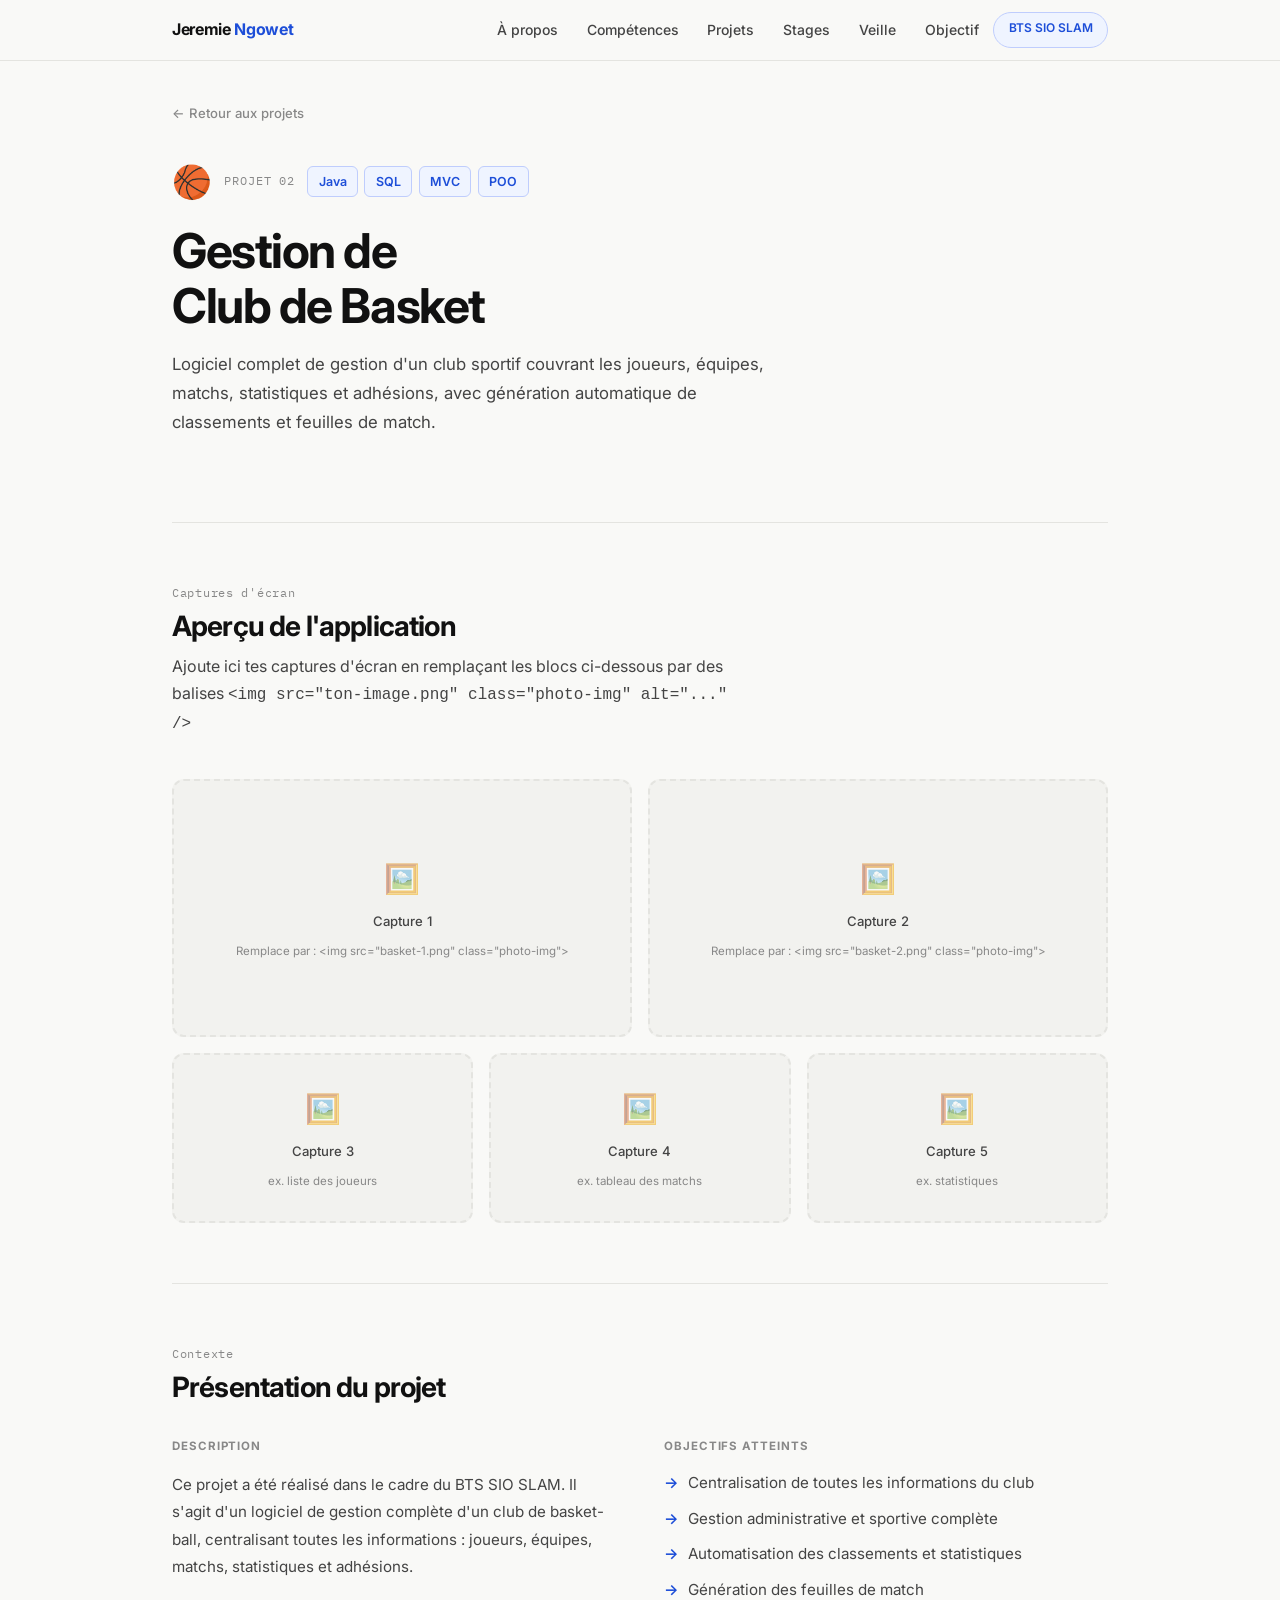
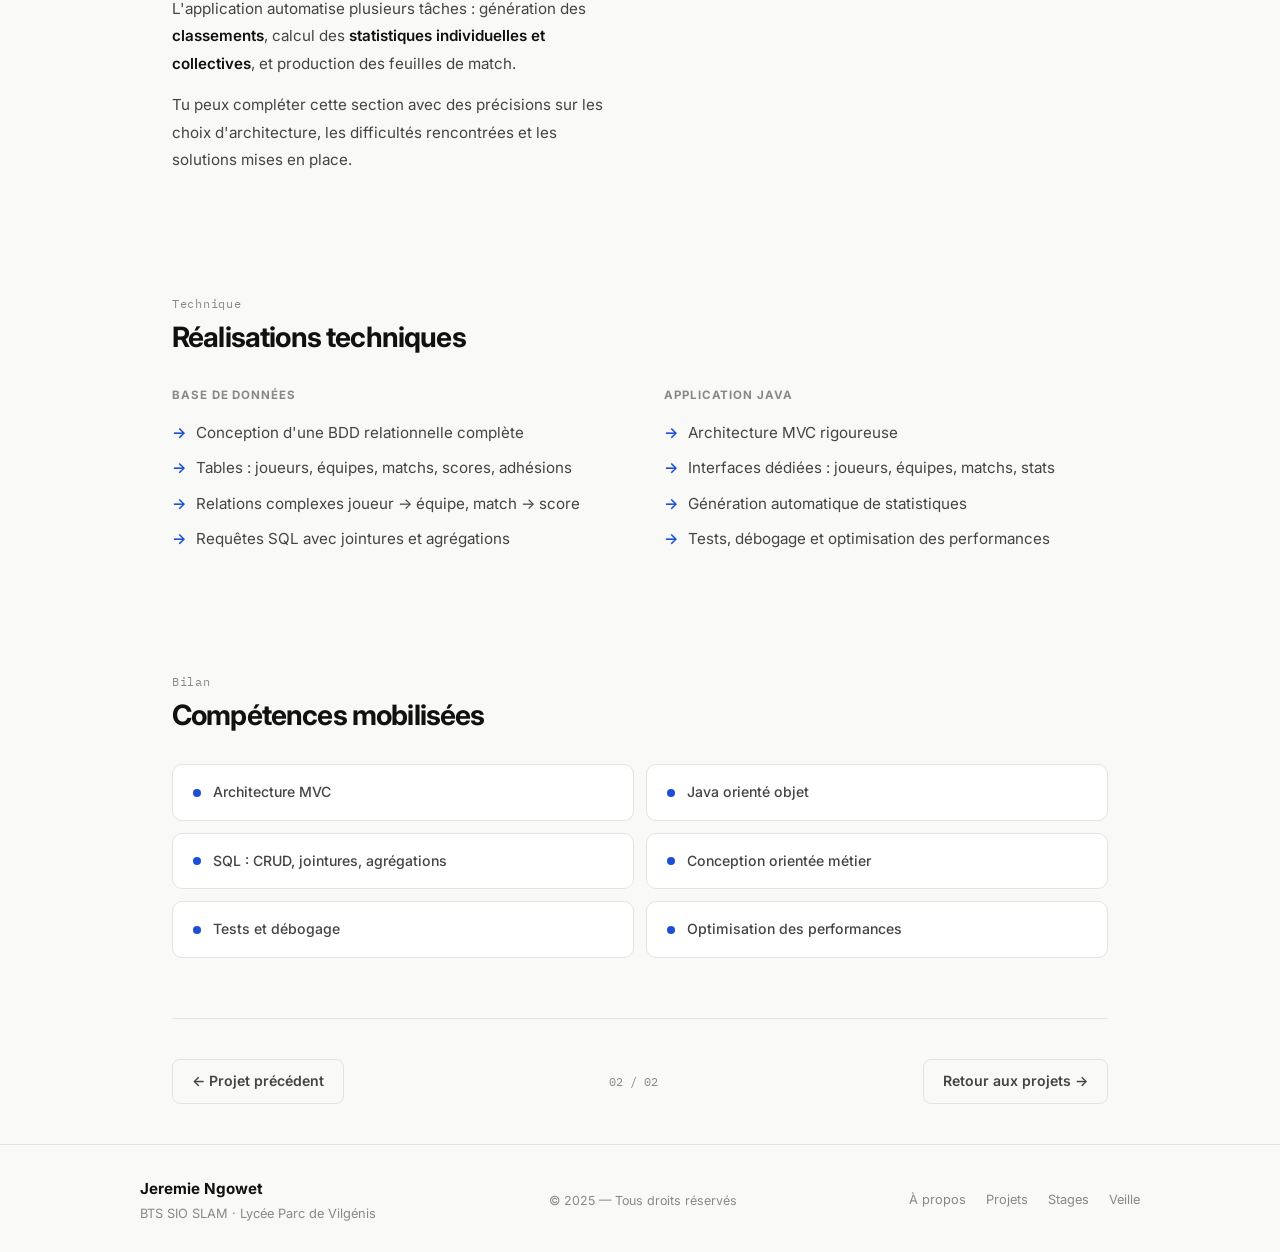
==== projet-basket.html @ 1045f2b7 "Add files via upload" ====
<!DOCTYPE html>
<html lang="fr">
<head>
  <meta charset="UTF-8" />
  <meta name="viewport" content="width=device-width, initial-scale=1.0" />
  <title>Projet Basket — Jeremie Ngowet</title>
  <link href="https://fonts.googleapis.com/css2?family=Inter:wght@400;500;600;700&family=IBM+Plex+Mono:wght@400;500&display=swap" rel="stylesheet" />
  <link rel="stylesheet" href="style.css" />
  <style>
    /* ── STYLES SPÉCIFIQUES PAGE PROJET ── */
    .project-page-hero {
      padding: 100px 0 60px;
      border-bottom: 1px solid var(--border);
    }

    .back-link {
      display: inline-flex;
      align-items: center;
      gap: 0.4rem;
      font-size: 0.82rem;
      font-weight: 500;
      color: var(--text3);
      text-decoration: none;
      margin-bottom: 2rem;
      transition: color 0.15s;
    }

    .back-link:hover { color: var(--accent); }

    .project-hero-meta {
      display: flex;
      align-items: center;
      gap: 0.75rem;
      margin-bottom: 1rem;
    }

    .project-hero-icon { font-size: 2rem; }

    .project-hero-ref {
      font-family: 'IBM Plex Mono', monospace;
      font-size: 0.72rem;
      color: var(--text3);
      letter-spacing: 0.08em;
    }

    .project-hero-title {
      font-size: clamp(1.8rem, 4vw, 3rem);
      font-weight: 700;
      letter-spacing: -0.03em;
      line-height: 1.15;
      margin-bottom: 1rem;
    }

    .project-hero-summary {
      font-size: 1.05rem;
      color: var(--text2);
      line-height: 1.75;
      max-width: 620px;
      margin-bottom: 1.5rem;
    }

    /* ── GALERIE PHOTOS ── */
    .photo-section { padding: 60px 0; border-bottom: 1px solid var(--border); }

    .photo-grid {
      display: grid;
      grid-template-columns: repeat(2, 1fr);
      gap: 1rem;
      margin-top: 2rem;
    }

    .photo-grid.grid-1 { grid-template-columns: 1fr; }
    .photo-grid.grid-3 { grid-template-columns: repeat(3, 1fr); }

    .photo-slot {
      background: var(--surface2);
      border: 2px dashed var(--border);
      border-radius: 12px;
      aspect-ratio: 16/9;
      display: flex;
      flex-direction: column;
      align-items: center;
      justify-content: center;
      gap: 0.6rem;
      color: var(--text3);
      font-size: 0.82rem;
      text-align: center;
      padding: 1.5rem;
      transition: border-color 0.2s, background 0.2s;
    }

    .photo-slot:hover { border-color: var(--accent-bd); background: var(--accent-bg); }
    .photo-slot-icon { font-size: 1.8rem; opacity: 0.5; }
    .photo-slot-label { font-weight: 500; color: var(--text2); }
    .photo-slot-hint { font-size: 0.72rem; color: var(--text3); }

    .photo-img {
      border-radius: 12px;
      width: 100%;
      aspect-ratio: 16/9;
      object-fit: cover;
      border: 1px solid var(--border);
    }

    /* ── CONTENU DÉTAILLÉ ── */
    .detail-section { padding: 60px 0; border-bottom: 1px solid var(--border); }
    .detail-section:last-of-type { border-bottom: none; }

    .detail-grid {
      display: grid;
      grid-template-columns: 1fr 1fr;
      gap: 3rem;
      margin-top: 2rem;
    }

    .detail-block-title {
      font-size: 0.72rem;
      font-weight: 700;
      text-transform: uppercase;
      letter-spacing: 0.08em;
      color: var(--text3);
      margin-bottom: 1rem;
    }

    .detail-list {
      list-style: none;
      display: flex;
      flex-direction: column;
      gap: 0.7rem;
    }

    .detail-list li {
      font-size: 0.95rem;
      color: var(--text2);
      line-height: 1.6;
      display: flex;
      align-items: flex-start;
      gap: 0.6rem;
    }

    .detail-list li::before {
      content: '→';
      color: var(--accent);
      flex-shrink: 0;
      font-weight: 600;
    }

    .detail-text {
      font-size: 0.95rem;
      color: var(--text2);
      line-height: 1.8;
    }

    .detail-text p { margin-bottom: 0.9rem; }
    .detail-text p:last-child { margin-bottom: 0; }
    .detail-text strong { color: var(--text); font-weight: 600; }

    /* ── COMPÉTENCES BADGES ── */
    .competences-grid {
      display: grid;
      grid-template-columns: repeat(2, 1fr);
      gap: 0.75rem;
      margin-top: 2rem;
    }

    .competence-item {
      background: var(--surface);
      border: 1px solid var(--border);
      border-radius: 10px;
      padding: 1rem 1.25rem;
      display: flex;
      align-items: center;
      gap: 0.75rem;
    }

    .competence-dot {
      width: 8px; height: 8px;
      background: var(--accent);
      border-radius: 50%;
      flex-shrink: 0;
    }

    .competence-label {
      font-size: 0.88rem;
      font-weight: 500;
      color: var(--text2);
    }

    /* ── NAVIGATION ENTRE PROJETS ── */
    .project-nav {
      display: flex;
      justify-content: space-between;
      align-items: center;
      padding: 2.5rem 0;
      border-top: 1px solid var(--border);
      gap: 1rem;
    }

    .project-nav-link {
      display: flex;
      align-items: center;
      gap: 0.6rem;
      font-size: 0.88rem;
      font-weight: 600;
      color: var(--text2);
      text-decoration: none;
      padding: 0.65rem 1.2rem;
      border: 1px solid var(--border);
      border-radius: 8px;
      transition: all 0.15s;
    }

    .project-nav-link:hover {
      color: var(--accent);
      border-color: var(--accent-bd);
      background: var(--accent-bg);
    }

    .project-nav-center {
      font-size: 0.78rem;
      color: var(--text3);
      font-family: 'IBM Plex Mono', monospace;
    }

    @media (max-width: 700px) {
      .photo-grid, .photo-grid.grid-3 { grid-template-columns: 1fr; }
      .detail-grid { grid-template-columns: 1fr; gap: 2rem; }
      .competences-grid { grid-template-columns: 1fr; }
    }
  </style>
</head>
<body>

  <!-- NAV -->
  <nav>
    <div class="nav-inner">
      <div class="nav-logo">Jeremie <span>Ngowet</span></div>
      <div class="nav-links">
        <a href="index.html#about">À propos</a>
        <a href="index.html#skills">Compétences</a>
        <a href="index.html#projects">Projets</a>
        <a href="index.html#stages">Stages</a>
        <a href="index.html#veille">Veille</a>
        <a href="index.html#objectif">Objectif</a>
        <span class="nav-pill">BTS SIO SLAM</span>
      </div>
    </div>
  </nav>

  <!-- HERO PROJET -->
  <div class="page">
    <div class="project-page-hero">
      <a href="index.html#projects" class="back-link">← Retour aux projets</a>

      <div class="project-hero-meta">
        <span class="project-hero-icon">🏀</span>
        <span class="project-hero-ref">PROJET 02</span>
        <div class="tech-row">
          <span class="tech-badge">Java</span>
          <span class="tech-badge">SQL</span>
          <span class="tech-badge">MVC</span>
          <span class="tech-badge">POO</span>
        </div>
      </div>

      <h1 class="project-hero-title">Gestion de<br/>Club de Basket</h1>

      <p class="project-hero-summary">
        Logiciel complet de gestion d'un club sportif couvrant les joueurs, équipes,
        matchs, statistiques et adhésions, avec génération automatique de classements
        et feuilles de match.
      </p>
    </div>
  </div>

  <!-- GALERIE PHOTOS -->
  <div class="page">
    <div class="photo-section">
      <div class="section-eyebrow">Captures d'écran</div>
      <h2 class="section-title">Aperçu de l'application</h2>
      <p class="section-lead">
        Ajoute ici tes captures d'écran en remplaçant les blocs ci-dessous par des balises
        <code>&lt;img src="ton-image.png" class="photo-img" alt="..." /&gt;</code>
      </p>

      <div class="photo-grid">
        <div class="photo-slot">
          <div class="photo-slot-icon">🖼️</div>
          <div class="photo-slot-label">Capture 1</div>
          <div class="photo-slot-hint">Remplace par : &lt;img src="basket-1.png" class="photo-img"&gt;</div>
        </div>
        <div class="photo-slot">
          <div class="photo-slot-icon">🖼️</div>
          <div class="photo-slot-label">Capture 2</div>
          <div class="photo-slot-hint">Remplace par : &lt;img src="basket-2.png" class="photo-img"&gt;</div>
        </div>
      </div>

      <div class="photo-grid grid-3" style="margin-top: 1rem;">
        <div class="photo-slot">
          <div class="photo-slot-icon">🖼️</div>
          <div class="photo-slot-label">Capture 3</div>
          <div class="photo-slot-hint">ex. liste des joueurs</div>
        </div>
        <div class="photo-slot">
          <div class="photo-slot-icon">🖼️</div>
          <div class="photo-slot-label">Capture 4</div>
          <div class="photo-slot-hint">ex. tableau des matchs</div>
        </div>
        <div class="photo-slot">
          <div class="photo-slot-icon">🖼️</div>
          <div class="photo-slot-label">Capture 5</div>
          <div class="photo-slot-hint">ex. statistiques</div>
        </div>
      </div>
    </div>
  </div>

  <!-- PRÉSENTATION DU PROJET -->
  <div class="page">
    <div class="detail-section">
      <div class="section-eyebrow">Contexte</div>
      <h2 class="section-title">Présentation du projet</h2>

      <div class="detail-grid">
        <div>
          <div class="detail-block-title">Description</div>
          <div class="detail-text">
            <p>
              Ce projet a été réalisé dans le cadre du BTS SIO SLAM. Il s'agit d'un
              logiciel de gestion complète d'un club de basket-ball, centralisant toutes
              les informations : joueurs, équipes, matchs, statistiques et adhésions.
            </p>
            <p>
              L'application automatise plusieurs tâches : génération des <strong>classements</strong>,
              calcul des <strong>statistiques individuelles et collectives</strong>, et
              production des feuilles de match.
            </p>
            <p>
              <!-- Complète ici avec tes détails spécifiques : IDE utilisé, durée du projet,
                   difficultés rencontrées, solutions apportées, etc. -->
              Tu peux compléter cette section avec des précisions sur les choix
              d'architecture, les difficultés rencontrées et les solutions mises en place.
            </p>
          </div>
        </div>
        <div>
          <div class="detail-block-title">Objectifs atteints</div>
          <ul class="detail-list">
            <li>Centralisation de toutes les informations du club</li>
            <li>Gestion administrative et sportive complète</li>
            <li>Automatisation des classements et statistiques</li>
            <li>Génération des feuilles de match</li>
          </ul>
        </div>
      </div>
    </div>
  </div>

  <!-- RÉALISATIONS TECHNIQUES -->
  <div class="page">
    <div class="detail-section">
      <div class="section-eyebrow">Technique</div>
      <h2 class="section-title">Réalisations techniques</h2>

      <div class="detail-grid">
        <div>
          <div class="detail-block-title">Base de données</div>
          <ul class="detail-list">
            <li>Conception d'une BDD relationnelle complète</li>
            <li>Tables : joueurs, équipes, matchs, scores, adhésions</li>
            <li>Relations complexes joueur → équipe, match → score</li>
            <li>Requêtes SQL avec jointures et agrégations</li>
          </ul>
        </div>
        <div>
          <div class="detail-block-title">Application Java</div>
          <ul class="detail-list">
            <li>Architecture MVC rigoureuse</li>
            <li>Interfaces dédiées : joueurs, équipes, matchs, stats</li>
            <li>Génération automatique de statistiques</li>
            <li>Tests, débogage et optimisation des performances</li>
          </ul>
        </div>
      </div>
    </div>
  </div>

  <!-- COMPÉTENCES MOBILISÉES -->
  <div class="page">
    <div class="detail-section">
      <div class="section-eyebrow">Bilan</div>
      <h2 class="section-title">Compétences mobilisées</h2>

      <div class="competences-grid">
        <div class="competence-item">
          <div class="competence-dot"></div>
          <div class="competence-label">Architecture MVC</div>
        </div>
        <div class="competence-item">
          <div class="competence-dot"></div>
          <div class="competence-label">Java orienté objet</div>
        </div>
        <div class="competence-item">
          <div class="competence-dot"></div>
          <div class="competence-label">SQL : CRUD, jointures, agrégations</div>
        </div>
        <div class="competence-item">
          <div class="competence-dot"></div>
          <div class="competence-label">Conception orientée métier</div>
        </div>
        <div class="competence-item">
          <div class="competence-dot"></div>
          <div class="competence-label">Tests et débogage</div>
        </div>
        <div class="competence-item">
          <div class="competence-dot"></div>
          <div class="competence-label">Optimisation des performances</div>
        </div>
      </div>
    </div>
  </div>

  <!-- NAVIGATION ENTRE PROJETS -->
  <div class="page">
    <div class="project-nav">
      <a href="projet-resa.html" class="project-nav-link">← Projet précédent</a>
      <span class="project-nav-center">02 / 02</span>
      <a href="index.html#projects" class="project-nav-link">Retour aux projets →</a>
    </div>
  </div>

  <!-- FOOTER -->
  <footer>
    <div class="footer-inner">
      <div class="footer-id">
        <div class="footer-name">Jeremie Ngowet</div>
        <div class="footer-sub">BTS SIO SLAM · Lycée Parc de Vilgénis</div>
      </div>
      <div class="footer-copy">© 2025 — Tous droits réservés</div>
      <div class="footer-nav">
        <a href="index.html#about">À propos</a>
        <a href="index.html#projects">Projets</a>
        <a href="index.html#stages">Stages</a>
        <a href="index.html#veille">Veille</a>
      </div>
    </div>
  </footer>

  <script>
    const els = document.querySelectorAll('.reveal');
    const obs = new IntersectionObserver(entries => {
      entries.forEach((e, i) => {
        if (e.isIntersecting) {
          setTimeout(() => e.target.classList.add('visible'), i * 70);
          obs.unobserve(e.target);
        }
      });
    }, { threshold: 0.08 });
    els.forEach(el => obs.observe(el));
  </script>

</body>
</html>
---- style.css ----
/* ============================================
   PORTFOLIO — Jeremie Ngowet
   style.css
   ============================================ */

/* ── RESET & VARIABLES ── */
*, *::before, *::after {
  box-sizing: border-box;
  margin: 0;
  padding: 0;
}

:root {
  --bg:        #f9f9f7;
  --surface:   #ffffff;
  --surface2:  #f2f2ef;
  --border:    #e4e4e0;
  --accent:    #1d4ed8;
  --accent-bg: #eff4ff;
  --accent-bd: #bfcdfd;
  --text:      #111111;
  --text2:     #444444;
  --text3:     #888888;
  --green-bg:  #f0fdf4;
  --green-bd:  #bbf7d0;
  --green-tx:  #15803d;
}

/* ── BASE ── */
html {
  scroll-behavior: smooth;
  font-size: 16px;
}

body {
  background: var(--bg);
  color: var(--text);
  font-family: 'Inter', sans-serif;
  line-height: 1.6;
  -webkit-font-smoothing: antialiased;
}

/* ── NAV ── */
nav {
  position: fixed;
  top: 0; left: 0; right: 0;
  z-index: 200;
  background: rgba(249, 249, 247, 0.95);
  backdrop-filter: blur(16px);
  border-bottom: 1px solid var(--border);
}

.nav-inner {
  max-width: 1000px;
  margin: 0 auto;
  display: flex;
  align-items: center;
  justify-content: space-between;
  padding: 0 2rem;
  height: 60px;
}

.nav-logo {
  font-size: 1rem;
  font-weight: 700;
  letter-spacing: -0.02em;
}

.nav-logo span {
  color: var(--accent);
}

.nav-links {
  display: flex;
  gap: 0;
}

.nav-links a {
  font-size: 0.875rem;
  font-weight: 500;
  color: var(--text2);
  text-decoration: none;
  padding: 0.4rem 0.9rem;
  border-radius: 6px;
  transition: background 0.15s, color 0.15s;
}

.nav-links a:hover {
  background: var(--surface2);
  color: var(--text);
}

.nav-pill {
  font-size: 0.75rem;
  font-weight: 600;
  background: var(--accent-bg);
  color: var(--accent);
  border: 1px solid var(--accent-bd);
  border-radius: 100px;
  padding: 0.3rem 0.9rem;
}

/* ── LAYOUT ── */
.page {
  max-width: 1000px;
  margin: 0 auto;
  padding: 0 2rem;
}

/* ── HERO ── */
.hero {
  padding: 120px 0 80px;
  border-bottom: 1px solid var(--border);
}

.hero-label {
  display: inline-flex;
  align-items: center;
  gap: 0.5rem;
  font-family: 'IBM Plex Mono', monospace;
  font-size: 0.8rem;
  color: var(--text3);
  margin-bottom: 1.5rem;
}

.hero-label::before {
  content: '';
  width: 24px;
  height: 1px;
  background: var(--text3);
}

.hero h1 {
  font-size: clamp(2.5rem, 5vw, 4rem);
  font-weight: 700;
  letter-spacing: -0.04em;
  line-height: 1.1;
  margin-bottom: 1.5rem;
}

.hero h1 em {
  font-style: normal;
  color: var(--accent);
}

.hero-desc {
  font-size: 1.1rem;
  color: var(--text2);
  line-height: 1.75;
  max-width: 560px;
  margin-bottom: 2.5rem;
}

.hero-actions {
  display: flex;
  gap: 0.75rem;
  flex-wrap: wrap;
  margin-bottom: 3.5rem;
}

/* ── BOUTONS ── */
.btn {
  display: inline-flex;
  align-items: center;
  padding: 0.65rem 1.4rem;
  font-size: 0.9rem;
  font-weight: 600;
  border-radius: 8px;
  text-decoration: none;
  transition: all 0.15s;
}

.btn-dark {
  background: var(--text);
  color: #fff;
}

.btn-dark:hover {
  background: #333;
  transform: translateY(-1px);
}

.btn-outline {
  border: 1.5px solid var(--border);
  color: var(--text2);
}

.btn-outline:hover {
  border-color: var(--text2);
  color: var(--text);
}

/* ── KPI HERO ── */
.hero-kpis {
  display: flex;
  gap: 2.5rem;
}

.kpi-num {
  font-size: 1.75rem;
  font-weight: 700;
  letter-spacing: -0.03em;
  line-height: 1;
}

.kpi-label {
  font-size: 0.8rem;
  color: var(--text3);
  margin-top: 0.3rem;
}

/* ── SECTIONS ── */
.section {
  padding: 72px 0;
  border-bottom: 1px solid var(--border);
}

.section:last-of-type {
  border-bottom: none;
}

.section-eyebrow {
  font-family: 'IBM Plex Mono', monospace;
  font-size: 0.75rem;
  color: var(--text3);
  letter-spacing: 0.06em;
  margin-bottom: 0.5rem;
}

.section-title {
  font-size: 1.75rem;
  font-weight: 700;
  letter-spacing: -0.03em;
  line-height: 1.2;
  margin-bottom: 0.6rem;
}

.section-lead {
  font-size: 1rem;
  color: var(--text2);
  line-height: 1.7;
  max-width: 560px;
  margin-bottom: 2.5rem;
}

/* ── À PROPOS ── */
.about-grid {
  display: grid;
  grid-template-columns: 1fr 360px;
  gap: 4rem;
  align-items: start;
}

.about-body p {
  font-size: 1rem;
  color: var(--text2);
  line-height: 1.8;
  margin-bottom: 1rem;
}

.about-body p:last-child {
  margin-bottom: 0;
}

.about-body strong {
  color: var(--text);
  font-weight: 600;
}

.info-stack {
  display: flex;
  flex-direction: column;
  gap: 0.75rem;
}

.info-card {
  background: var(--surface);
  border: 1px solid var(--border);
  border-radius: 10px;
  padding: 1rem 1.25rem;
}

.info-card-label {
  font-size: 0.72rem;
  font-weight: 600;
  color: var(--text3);
  text-transform: uppercase;
  letter-spacing: 0.07em;
  margin-bottom: 0.3rem;
}

.info-card-val {
  font-size: 0.95rem;
  font-weight: 600;
  color: var(--text);
}

/* ── COMPÉTENCES ── */
.skills-grid {
  display: grid;
  grid-template-columns: repeat(3, 1fr);
  gap: 1.25rem;
}

.skill-card {
  background: var(--surface);
  border: 1px solid var(--border);
  border-radius: 12px;
  padding: 1.5rem;
  transition: box-shadow 0.2s, border-color 0.2s;
}

.skill-card:hover {
  border-color: #c5c5c0;
  box-shadow: 0 4px 16px rgba(0, 0, 0, 0.06);
}

.skill-card-head {
  display: flex;
  align-items: center;
  gap: 0.75rem;
  margin-bottom: 1.1rem;
}

.skill-emoji {
  width: 36px;
  height: 36px;
  background: var(--surface2);
  border: 1px solid var(--border);
  border-radius: 8px;
  display: flex;
  align-items: center;
  justify-content: center;
  font-size: 1.1rem;
}

.skill-card-title {
  font-size: 0.95rem;
  font-weight: 700;
}

/* ── TAGS ── */
.tag-cloud {
  display: flex;
  flex-wrap: wrap;
  gap: 0.4rem;
}

.tag {
  background: var(--surface2);
  border: 1px solid var(--border);
  border-radius: 6px;
  padding: 0.3rem 0.65rem;
  font-size: 0.8rem;
  font-weight: 500;
  color: var(--text2);
  transition: all 0.15s;
}

.tag:hover {
  background: var(--accent-bg);
  color: var(--accent);
  border-color: var(--accent-bd);
}

/* ── PROJETS ── */
.projects-stack {
  display: flex;
  flex-direction: column;
  gap: 1.5rem;
}

.project-card {
  background: var(--surface);
  border: 1px solid var(--border);
  border-radius: 14px;
  overflow: hidden;
  transition: box-shadow 0.2s, border-color 0.2s;
}

.project-card:hover {
  border-color: #c5c5c0;
  box-shadow: 0 6px 24px rgba(0, 0, 0, 0.07);
}

.project-top {
  padding: 1.75rem 2rem;
  border-bottom: 1px solid var(--border);
  display: grid;
  grid-template-columns: 1fr auto;
  gap: 1.5rem;
  align-items: start;
}

.project-badge-row {
  display: flex;
  align-items: center;
  gap: 0.75rem;
  margin-bottom: 0.6rem;
}

.project-icon {
  font-size: 1.3rem;
}

.project-ref {
  font-family: 'IBM Plex Mono', monospace;
  font-size: 0.7rem;
  color: var(--text3);
  letter-spacing: 0.06em;
}

.project-name {
  font-size: 1.2rem;
  font-weight: 700;
  letter-spacing: -0.02em;
  margin-bottom: 0.5rem;
}

.project-desc {
  font-size: 0.93rem;
  color: var(--text2);
  line-height: 1.65;
}

.tech-row {
  display: flex;
  flex-wrap: wrap;
  gap: 0.4rem;
}

.tech-badge {
  background: var(--accent-bg);
  color: var(--accent);
  border: 1px solid var(--accent-bd);
  border-radius: 6px;
  padding: 0.3rem 0.65rem;
  font-size: 0.78rem;
  font-weight: 600;
  white-space: nowrap;
}

.project-cols {
  display: grid;
  grid-template-columns: repeat(3, 1fr);
}

.project-col {
  padding: 1.4rem 1.75rem;
  border-right: 1px solid var(--border);
}

.project-col:last-child {
  border-right: none;
}

.col-heading {
  font-size: 0.72rem;
  font-weight: 700;
  text-transform: uppercase;
  letter-spacing: 0.08em;
  color: var(--text3);
  margin-bottom: 0.9rem;
}

.col-list {
  list-style: none;
  display: flex;
  flex-direction: column;
  gap: 0.55rem;
}

.col-list li {
  font-size: 0.88rem;
  color: var(--text2);
  line-height: 1.5;
  display: flex;
  align-items: flex-start;
  gap: 0.5rem;
}

.col-list li::before {
  content: '–';
  color: var(--text3);
  flex-shrink: 0;
  margin-top: 0.05rem;
}

/* ── STAGE ── */
.stage-card {
  background: var(--surface);
  border: 1px solid var(--border);
  border-radius: 14px;
  overflow: hidden;
}

.stage-top {
  padding: 1.75rem 2rem;
  border-bottom: 1px solid var(--border);
  display: flex;
  align-items: center;
  justify-content: space-between;
  gap: 1rem;
}

.stage-left {
  display: flex;
  align-items: center;
  gap: 1rem;
}

.stage-icon-box {
  width: 44px;
  height: 44px;
  background: var(--surface2);
  border: 1px solid var(--border);
  border-radius: 10px;
  display: flex;
  align-items: center;
  justify-content: center;
  font-size: 1.2rem;
}

.stage-name {
  font-size: 1.05rem;
  font-weight: 700;
  letter-spacing: -0.01em;
}

.stage-company {
  font-size: 0.88rem;
  color: var(--text3);
  margin-top: 0.2rem;
}

.green-pill {
  background: var(--green-bg);
  color: var(--green-tx);
  border: 1px solid var(--green-bd);
  border-radius: 100px;
  padding: 0.3rem 0.9rem;
  font-size: 0.78rem;
  font-weight: 600;
  white-space: nowrap;
}

.stage-cols {
  display: grid;
  grid-template-columns: 1fr 1fr;
}

.stage-col {
  padding: 1.75rem 2rem;
  border-right: 1px solid var(--border);
}

.stage-col:last-child {
  border-right: none;
}

.stage-col-title {
  font-size: 0.72rem;
  font-weight: 700;
  text-transform: uppercase;
  letter-spacing: 0.08em;
  color: var(--text3);
  margin-bottom: 1rem;
}

.soft-list {
  list-style: none;
  display: flex;
  flex-direction: column;
  gap: 0.6rem;
}

.soft-list li {
  font-size: 0.9rem;
  color: var(--text2);
  line-height: 1.5;
  display: flex;
  align-items: flex-start;
  gap: 0.6rem;
}

.soft-list li::before {
  content: '→';
  color: var(--accent);
  flex-shrink: 0;
}

/* ── VEILLE TECHNO ── */
.veille-card {
  background: var(--surface);
  border: 1px solid var(--border);
  border-radius: 14px;
  overflow: hidden;
}

.veille-top {
  padding: 1.75rem 2rem;
  border-bottom: 1px solid var(--border);
}

.veille-meta-row {
  display: flex;
  align-items: center;
  gap: 0.75rem;
  margin-bottom: 0.75rem;
}

.veille-cat {
  background: var(--accent-bg);
  color: var(--accent);
  border: 1px solid var(--accent-bd);
  border-radius: 6px;
  padding: 0.28rem 0.65rem;
  font-size: 0.78rem;
  font-weight: 600;
}

.veille-date {
  font-family: 'IBM Plex Mono', monospace;
  font-size: 0.75rem;
  color: var(--text3);
}

.veille-title {
  font-size: 1.2rem;
  font-weight: 700;
  letter-spacing: -0.02em;
  margin-bottom: 0.5rem;
}

.veille-summary {
  font-size: 0.95rem;
  color: var(--text2);
  line-height: 1.65;
  max-width: 620px;
}

.veille-cols {
  display: grid;
  grid-template-columns: 1.3fr 1fr 1fr;
}

.veille-col {
  padding: 1.5rem 1.75rem;
  border-right: 1px solid var(--border);
}

.veille-col:last-child {
  border-right: none;
}

.veille-col-title {
  font-size: 0.72rem;
  font-weight: 700;
  text-transform: uppercase;
  letter-spacing: 0.08em;
  color: var(--text3);
  margin-bottom: 0.9rem;
}

.veille-body-text {
  font-size: 0.9rem;
  color: var(--text2);
  line-height: 1.75;
}

.veille-body-text strong {
  color: var(--text);
  font-weight: 600;
}

.platform-list {
  display: flex;
  flex-direction: column;
  gap: 0.75rem;
}

.platform-row {
  display: flex;
  align-items: center;
  gap: 0.75rem;
  background: var(--surface2);
  border: 1px solid var(--border);
  border-radius: 8px;
  padding: 0.75rem 1rem;
}

.platform-em {
  font-size: 1.2rem;
}

.platform-name {
  font-size: 0.9rem;
  font-weight: 600;
}

.platform-sub {
  font-size: 0.78rem;
  color: var(--text3);
  margin-top: 0.1rem;
}

.veille-list {
  list-style: none;
  display: flex;
  flex-direction: column;
  gap: 0.55rem;
}

.veille-list li {
  font-size: 0.88rem;
  color: var(--text2);
  line-height: 1.5;
  display: flex;
  align-items: flex-start;
  gap: 0.5rem;
}

.veille-list li::before {
  content: '–';
  color: var(--text3);
  flex-shrink: 0;
}

/* ── OBJECTIF ── */
.objectif-wrap {
  background: var(--text);
  color: #fff;
  border-radius: 14px;
  padding: 2.75rem 3rem;
  display: grid;
  grid-template-columns: 1fr 1fr;
  gap: 3.5rem;
  align-items: center;
}

.objectif-quote {
  font-size: 1.25rem;
  font-weight: 600;
  line-height: 1.6;
  letter-spacing: -0.02em;
}

.objectif-quote span {
  color: #93b4fc;
}

.objectif-text {
  font-size: 0.95rem;
  color: rgba(255, 255, 255, 0.65);
  line-height: 1.8;
}

/* ── FOOTER ── */
footer {
  border-top: 1px solid var(--border);
  padding: 2rem;
}

.footer-inner {
  max-width: 1000px;
  margin: 0 auto;
  display: flex;
  align-items: center;
  justify-content: space-between;
}

.footer-id .footer-name {
  font-size: 0.95rem;
  font-weight: 700;
}

.footer-id .footer-sub {
  font-size: 0.8rem;
  color: var(--text3);
  margin-top: 0.15rem;
}

.footer-copy {
  font-size: 0.78rem;
  color: var(--text3);
}

.footer-nav {
  display: flex;
  gap: 1.25rem;
}

.footer-nav a {
  font-size: 0.8rem;
  color: var(--text3);
  text-decoration: none;
  transition: color 0.15s;
}

.footer-nav a:hover {
  color: var(--text);
}

/* ── PROJET CLIQUABLE ── */
a.project-card {
  display: block;
  text-decoration: none;
  color: inherit;
  cursor: pointer;
  position: relative;
}

a.project-card::after {
  content: 'Voir le projet →';
  position: absolute;
  bottom: 1.2rem;
  right: 1.75rem;
  font-size: 0.78rem;
  font-weight: 600;
  color: var(--accent);
  opacity: 0;
  transform: translateX(-6px);
  transition: opacity 0.2s, transform 0.2s;
}

a.project-card:hover::after {
  opacity: 1;
  transform: translateX(0);
}

a.project-card:hover {
  border-color: var(--accent-bd);
  box-shadow: 0 6px 24px rgba(29, 78, 216, 0.1);
}

/* ── ANIMATIONS ── */
.reveal {
  opacity: 0;
  transform: translateY(18px);
  transition: opacity 0.55s ease, transform 0.55s ease;
}

.reveal.visible {
  opacity: 1;
  transform: none;
}

/* ── RESPONSIVE ── */
@media (max-width: 860px) {
  .nav-links a:not(:last-child) {
    display: none;
  }

  .about-grid {
    grid-template-columns: 1fr;
    gap: 2rem;
  }

  .skills-grid {
    grid-template-columns: 1fr 1fr;
  }

  .project-top {
    grid-template-columns: 1fr;
  }

  .project-cols {
    grid-template-columns: 1fr;
  }

  .project-col {
    border-right: none;
    border-bottom: 1px solid var(--border);
  }

  .project-col:last-child {
    border-bottom: none;
  }

  .stage-cols {
    grid-template-columns: 1fr;
  }

  .stage-col {
    border-right: none;
    border-bottom: 1px solid var(--border);
  }

  .stage-col:last-child {
    border-bottom: none;
  }

  .veille-cols {
    grid-template-columns: 1fr;
  }

  .veille-col {
    border-right: none;
    border-bottom: 1px solid var(--border);
  }

  .veille-col:last-child {
    border-bottom: none;
  }

  .objectif-wrap {
    grid-template-columns: 1fr;
    gap: 1.5rem;
    padding: 2rem;
  }

  .footer-inner {
    flex-direction: column;
    gap: 1.25rem;
    text-align: center;
  }

  .hero-kpis {
    flex-wrap: wrap;
    gap: 1.5rem;
  }
}

@media (max-width: 580px) {
  .skills-grid {
    grid-template-columns: 1fr;
  }

  .stage-top {
    flex-direction: column;
    align-items: flex-start;
  }
}
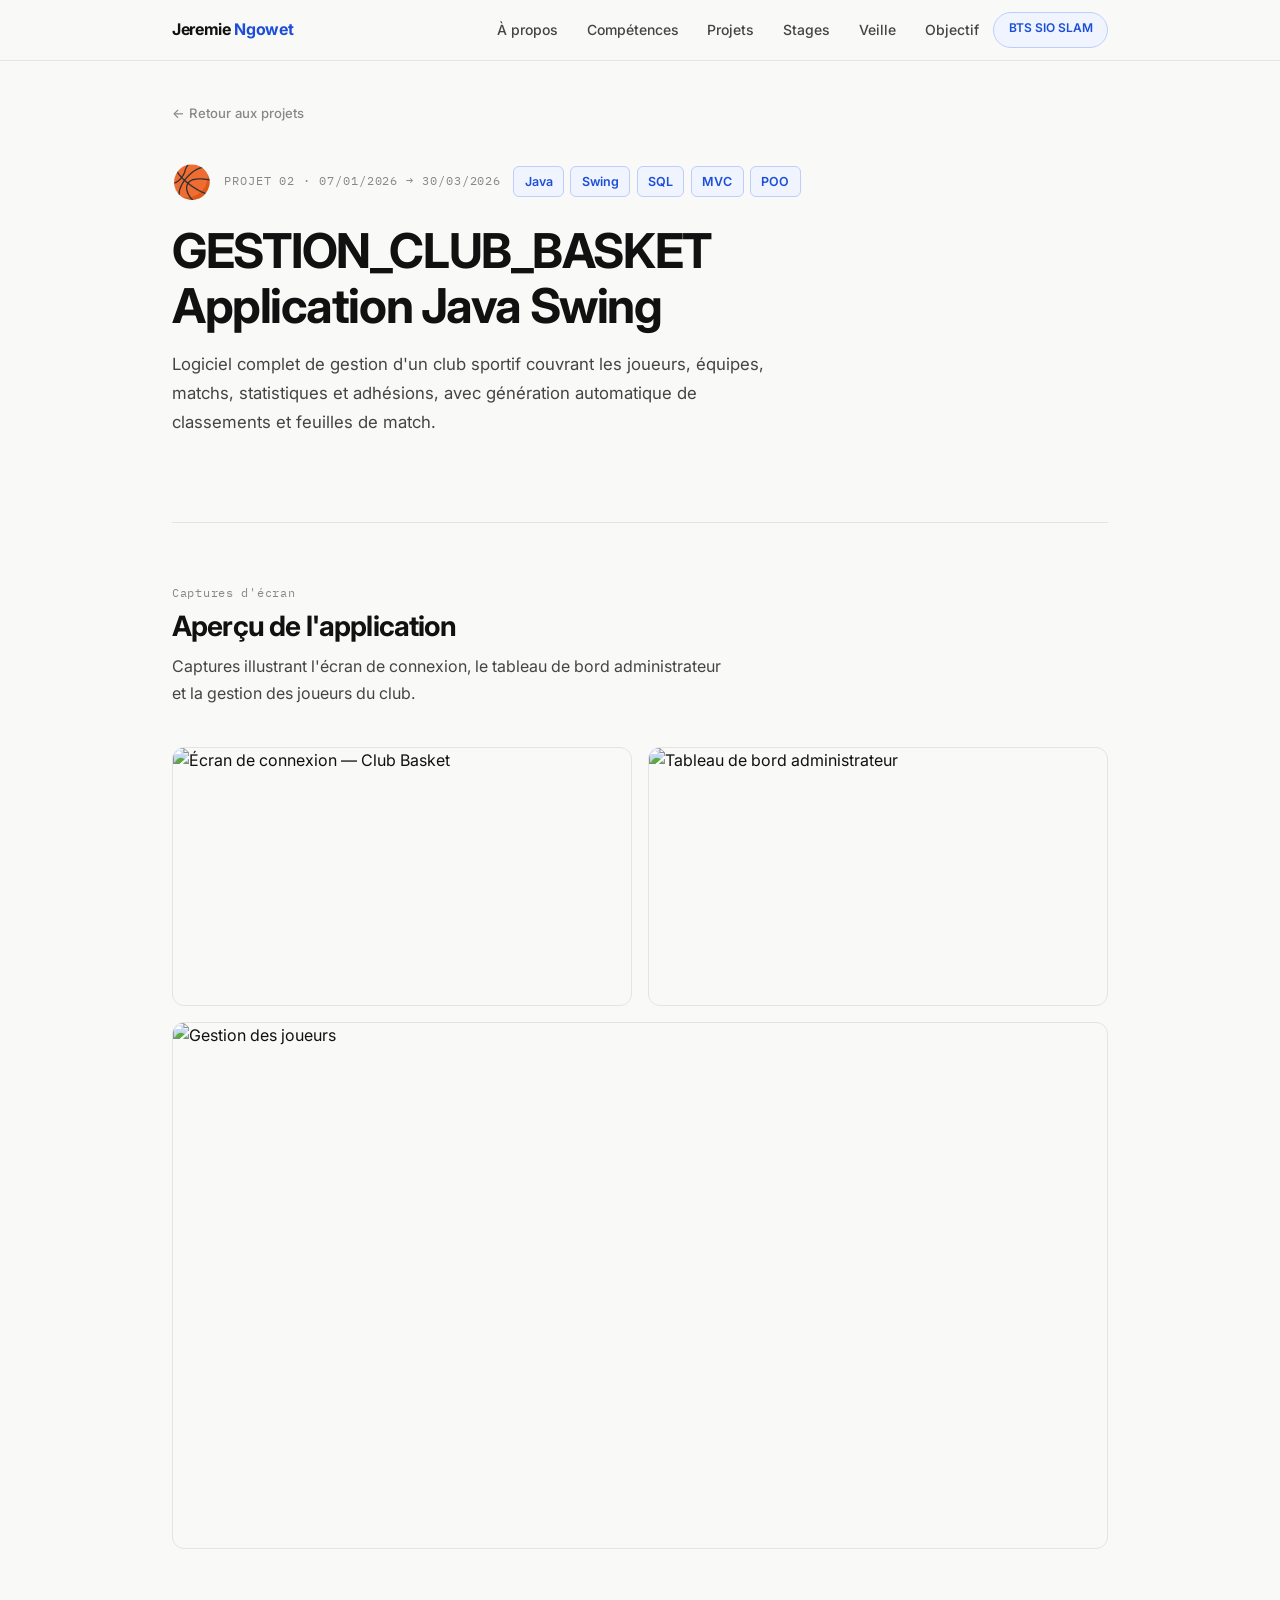
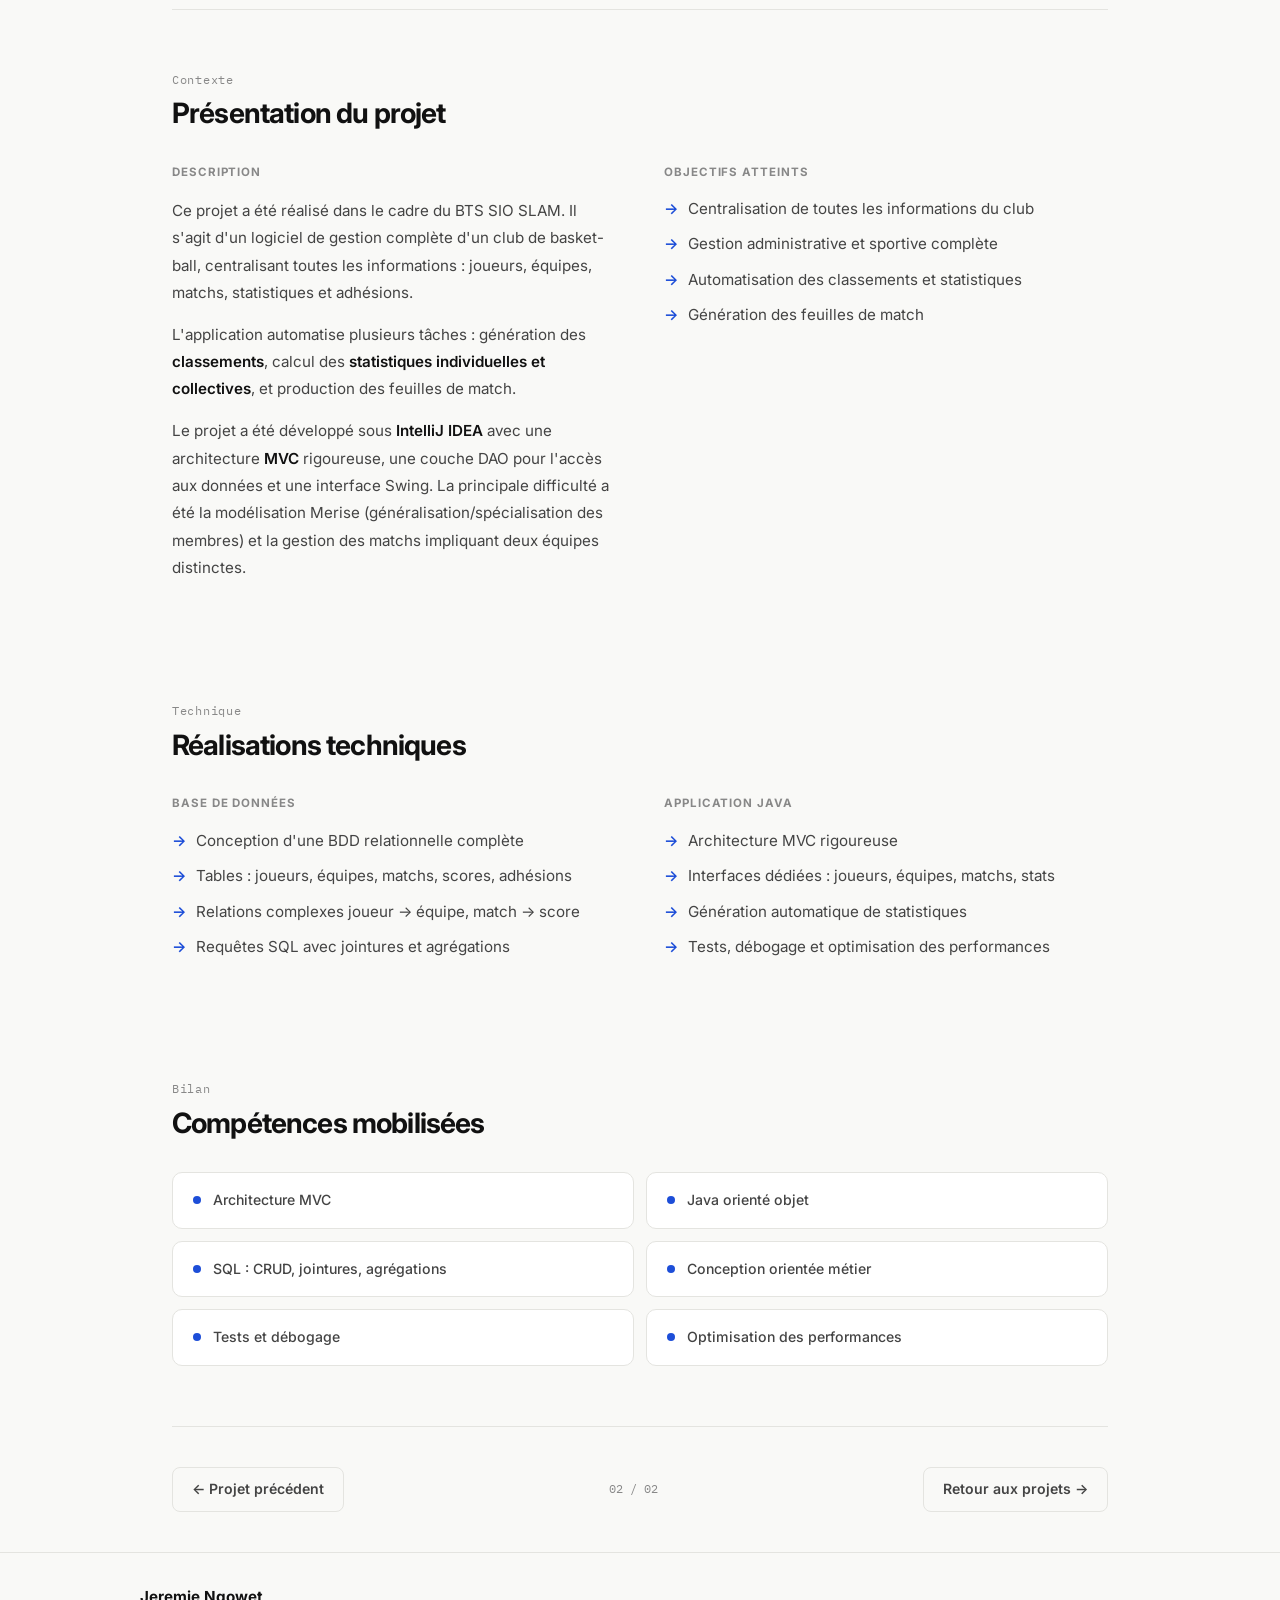
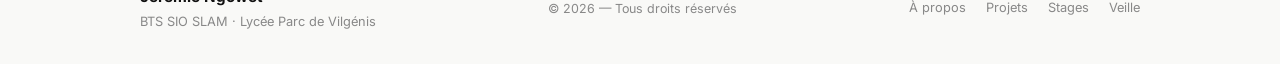
==== commit c338b774: "Add files via upload" ====
--- a/projet-basket.html
+++ b/projet-basket.html
@@ -254,16 +254,17 @@
 
       <div class="project-hero-meta">
         <span class="project-hero-icon">🏀</span>
-        <span class="project-hero-ref">PROJET 02</span>
+        <span class="project-hero-ref">PROJET 02 · 07/01/2026 → 30/03/2026</span>
         <div class="tech-row">
           <span class="tech-badge">Java</span>
+          <span class="tech-badge">Swing</span>
           <span class="tech-badge">SQL</span>
           <span class="tech-badge">MVC</span>
           <span class="tech-badge">POO</span>
         </div>
       </div>
 
-      <h1 class="project-hero-title">Gestion de<br/>Club de Basket</h1>
+      <h1 class="project-hero-title">GESTION_CLUB_BASKET<br/>Application Java Swing</h1>
 
       <p class="project-hero-summary">
         Logiciel complet de gestion d'un club sportif couvrant les joueurs, équipes,
@@ -279,39 +280,17 @@
       <div class="section-eyebrow">Captures d'écran</div>
       <h2 class="section-title">Aperçu de l'application</h2>
       <p class="section-lead">
-        Ajoute ici tes captures d'écran en remplaçant les blocs ci-dessous par des balises
-        <code>&lt;img src="ton-image.png" class="photo-img" alt="..." /&gt;</code>
+        Captures illustrant l'écran de connexion, le tableau de bord administrateur
+        et la gestion des joueurs du club.
       </p>
 
       <div class="photo-grid">
-        <div class="photo-slot">
-          <div class="photo-slot-icon">🖼️</div>
-          <div class="photo-slot-label">Capture 1</div>
-          <div class="photo-slot-hint">Remplace par : &lt;img src="basket-1.png" class="photo-img"&gt;</div>
-        </div>
-        <div class="photo-slot">
-          <div class="photo-slot-icon">🖼️</div>
-          <div class="photo-slot-label">Capture 2</div>
-          <div class="photo-slot-hint">Remplace par : &lt;img src="basket-2.png" class="photo-img"&gt;</div>
-        </div>
-      </div>
-
-      <div class="photo-grid grid-3" style="margin-top: 1rem;">
-        <div class="photo-slot">
-          <div class="photo-slot-icon">🖼️</div>
-          <div class="photo-slot-label">Capture 3</div>
-          <div class="photo-slot-hint">ex. liste des joueurs</div>
-        </div>
-        <div class="photo-slot">
-          <div class="photo-slot-icon">🖼️</div>
-          <div class="photo-slot-label">Capture 4</div>
-          <div class="photo-slot-hint">ex. tableau des matchs</div>
-        </div>
-        <div class="photo-slot">
-          <div class="photo-slot-icon">🖼️</div>
-          <div class="photo-slot-label">Capture 5</div>
-          <div class="photo-slot-hint">ex. statistiques</div>
-        </div>
+        <img src="images/club1.png" class="photo-img" alt="Écran de connexion — Club Basket" />
+        <img src="images/club2.png" class="photo-img" alt="Tableau de bord administrateur" />
+      </div>
+
+      <div class="photo-grid grid-1" style="margin-top: 1rem;">
+        <img src="images/club3.png" class="photo-img" alt="Gestion des joueurs" />
       </div>
     </div>
   </div>
@@ -337,10 +316,11 @@
               production des feuilles de match.
             </p>
             <p>
-              <!-- Complète ici avec tes détails spécifiques : IDE utilisé, durée du projet,
-                   difficultés rencontrées, solutions apportées, etc. -->
-              Tu peux compléter cette section avec des précisions sur les choix
-              d'architecture, les difficultés rencontrées et les solutions mises en place.
+              Le projet a été développé sous <strong>IntelliJ IDEA</strong> avec une
+              architecture <strong>MVC</strong> rigoureuse, une couche DAO pour l'accès
+              aux données et une interface Swing. La principale difficulté a été la
+              modélisation Merise (généralisation/spécialisation des membres) et la
+              gestion des matchs impliquant deux équipes distinctes.
             </p>
           </div>
         </div>
@@ -437,7 +417,7 @@
         <div class="footer-name">Jeremie Ngowet</div>
         <div class="footer-sub">BTS SIO SLAM · Lycée Parc de Vilgénis</div>
       </div>
-      <div class="footer-copy">© 2025 — Tous droits réservés</div>
+      <div class="footer-copy">© 2026 — Tous droits réservés</div>
       <div class="footer-nav">
         <a href="index.html#about">À propos</a>
         <a href="index.html#projects">Projets</a>
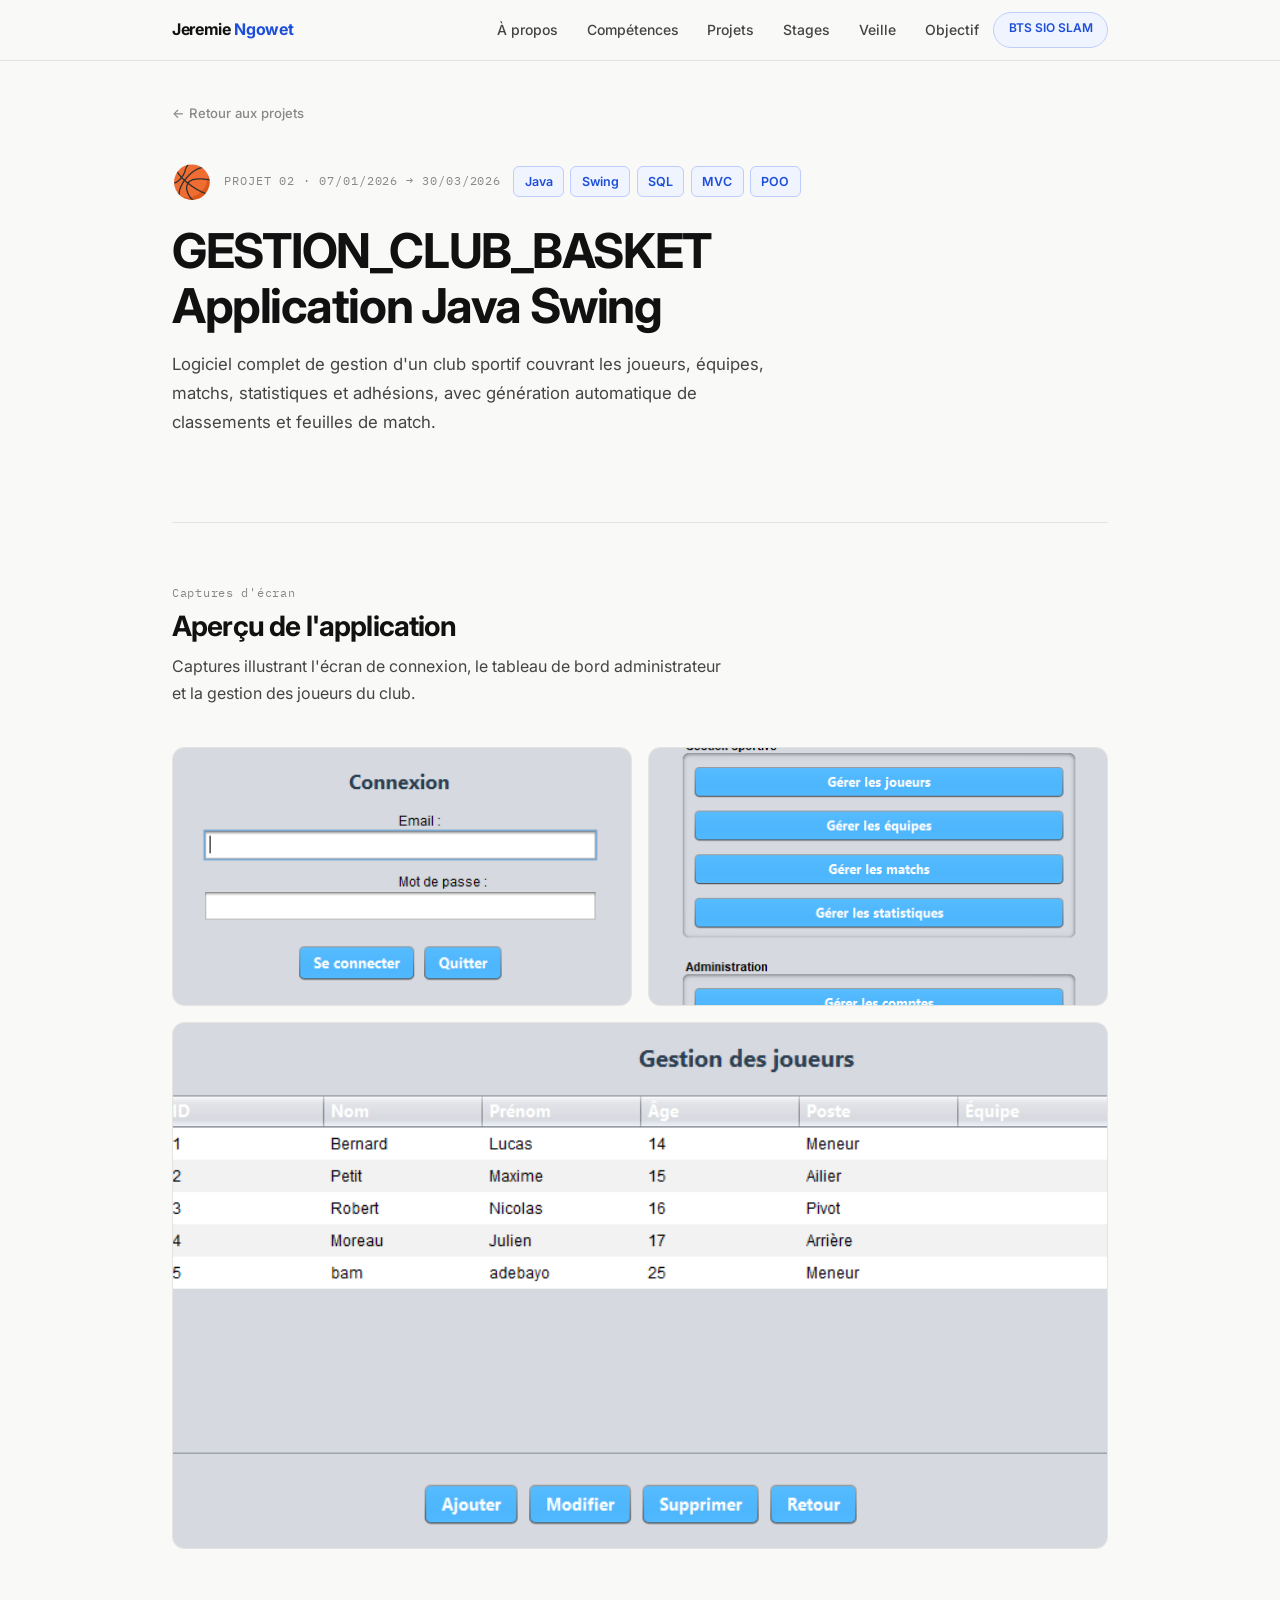
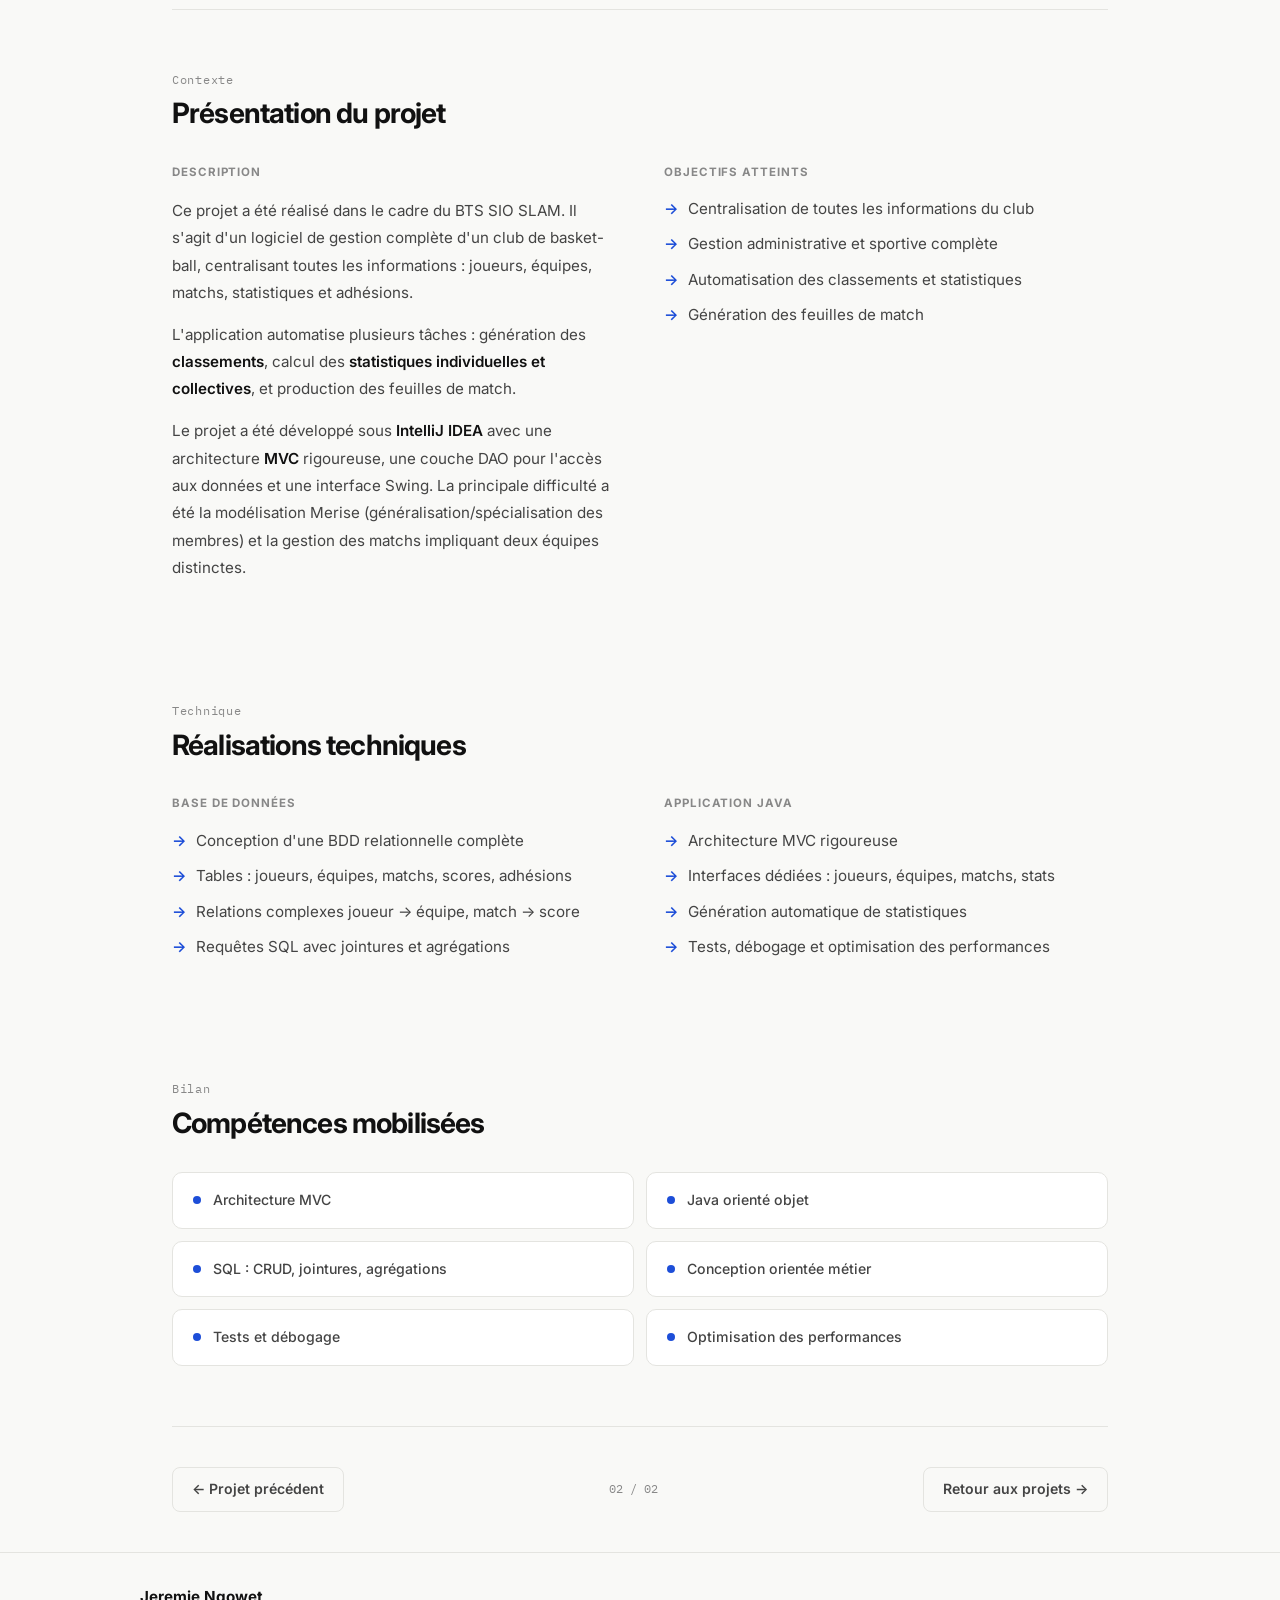
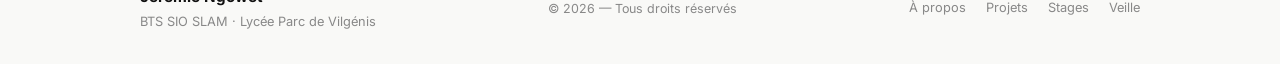
==== commit 39979d32: "Update projet-basket.html" ====
--- a/projet-basket.html
+++ b/projet-basket.html
@@ -285,12 +285,12 @@
       </p>
 
       <div class="photo-grid">
-        <img src="images/club1.png" class="photo-img" alt="Écran de connexion — Club Basket" />
-        <img src="images/club2.png" class="photo-img" alt="Tableau de bord administrateur" />
+        <img src="club1.png" class="photo-img" alt="Écran de connexion — Club Basket" />
+        <img src="club2.png" class="photo-img" alt="Tableau de bord administrateur" />
       </div>
 
       <div class="photo-grid grid-1" style="margin-top: 1rem;">
-        <img src="images/club3.png" class="photo-img" alt="Gestion des joueurs" />
+        <img src="club3.png" class="photo-img" alt="Gestion des joueurs" />
       </div>
     </div>
   </div>
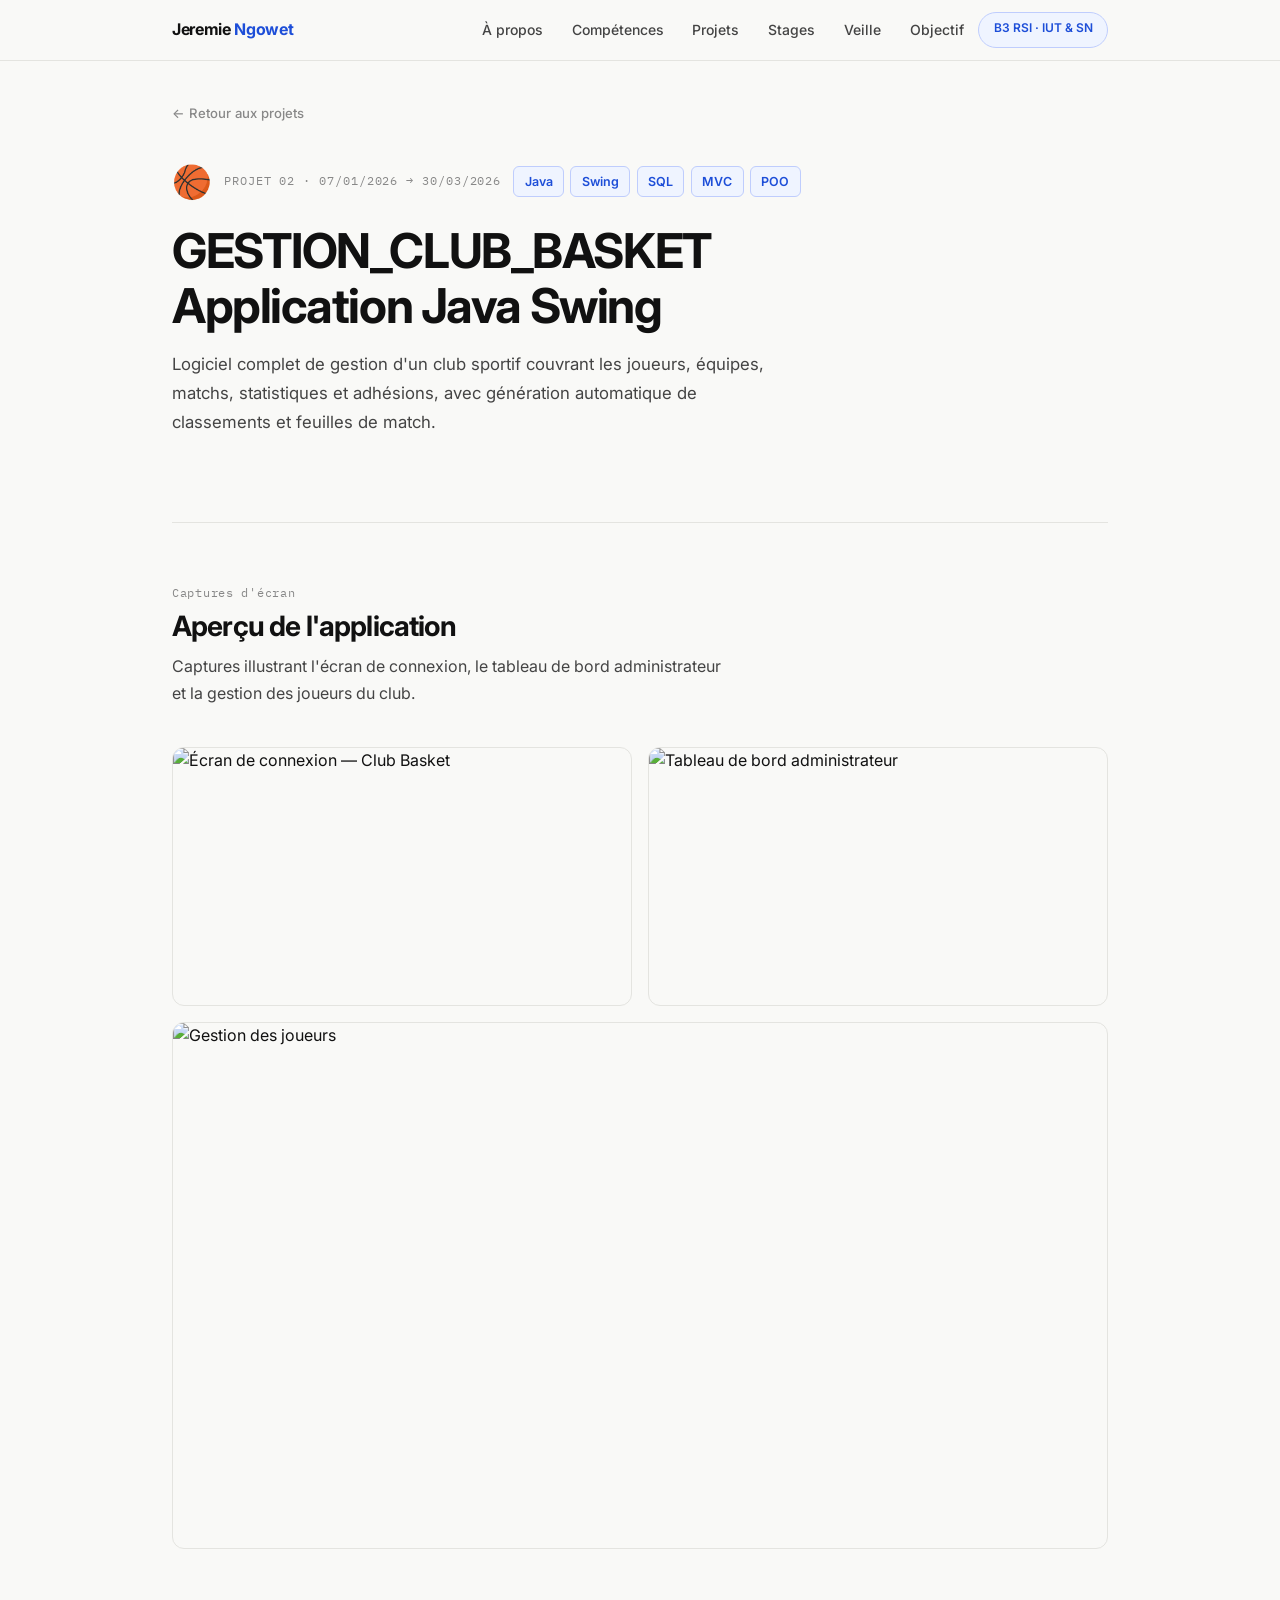
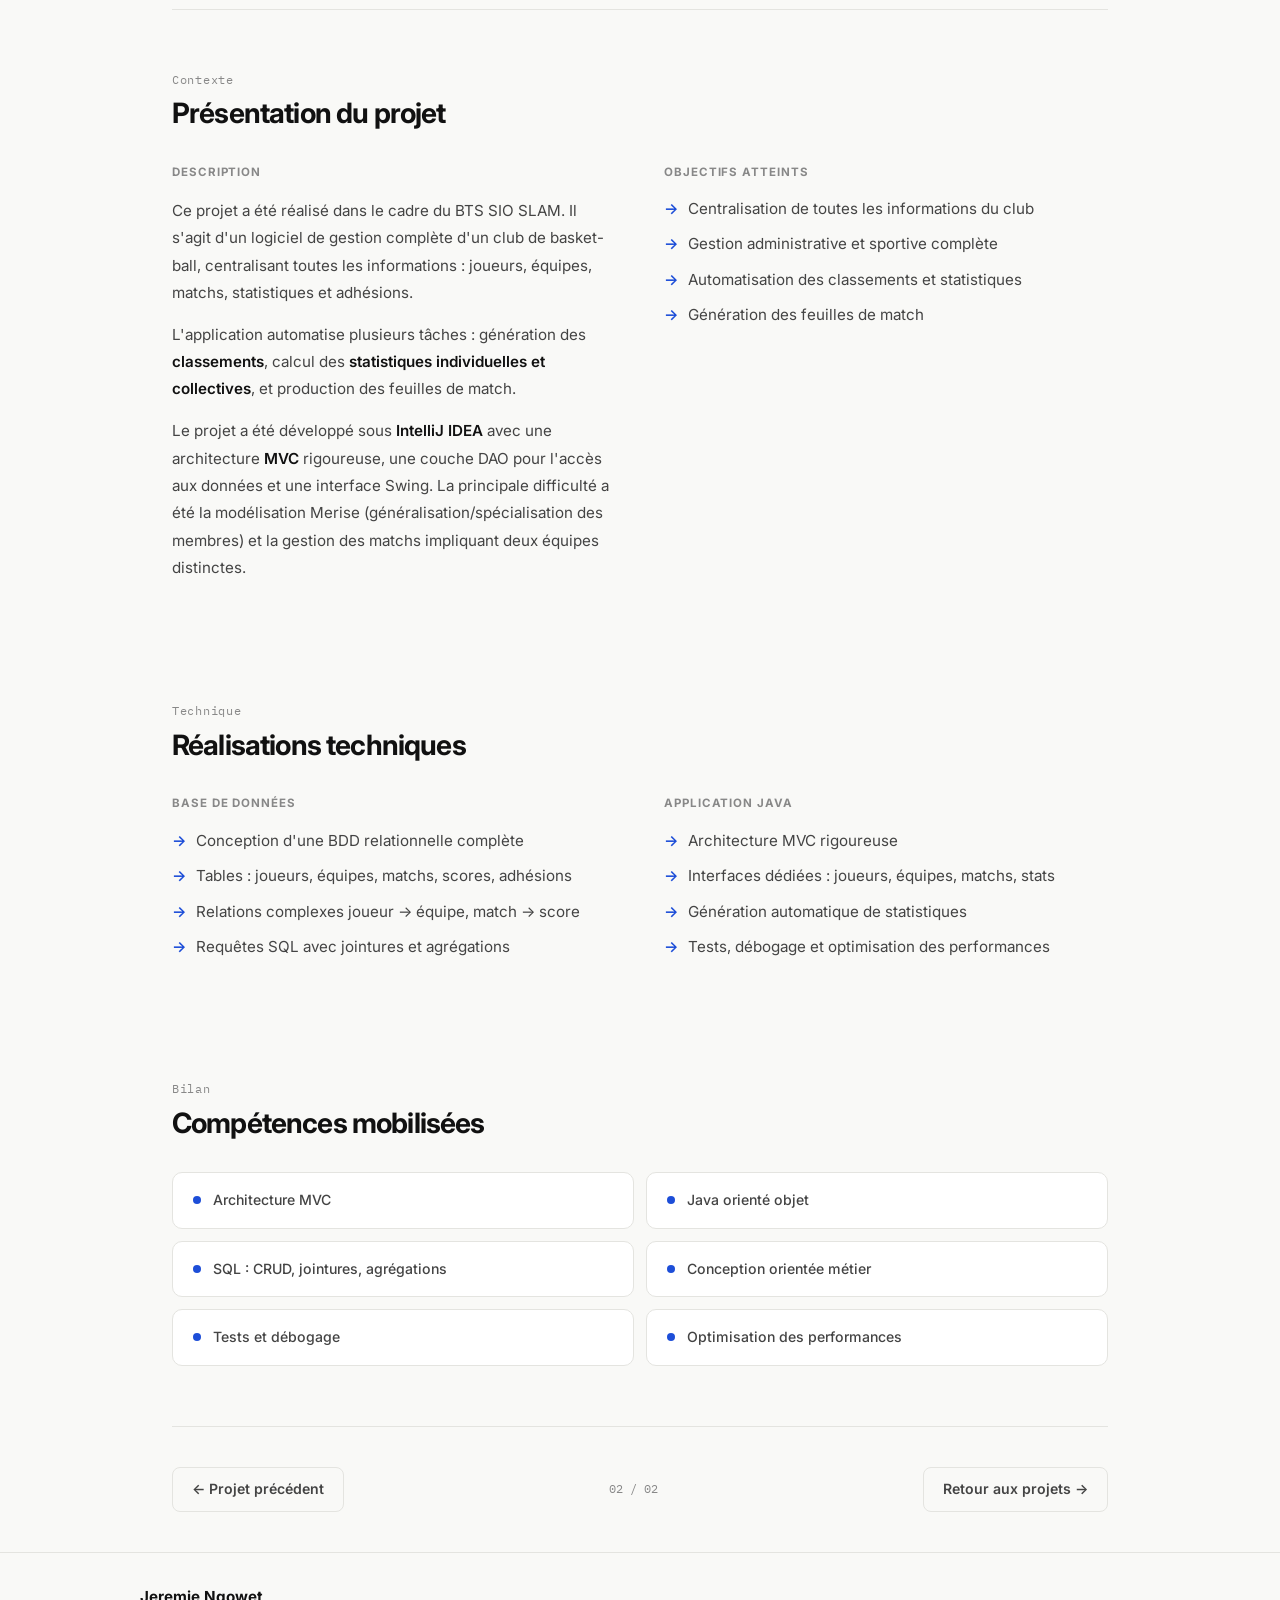
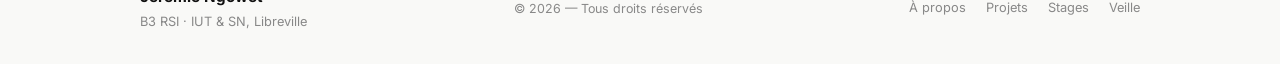
==== commit 38daf59e: "Add files via upload" ====
--- a/projet-basket.html
+++ b/projet-basket.html
@@ -242,7 +242,7 @@
         <a href="index.html#stages">Stages</a>
         <a href="index.html#veille">Veille</a>
         <a href="index.html#objectif">Objectif</a>
-        <span class="nav-pill">BTS SIO SLAM</span>
+        <span class="nav-pill">B3 RSI · IUT & SN</span>
       </div>
     </div>
   </nav>
@@ -285,12 +285,12 @@
       </p>
 
       <div class="photo-grid">
-        <img src="club1.png" class="photo-img" alt="Écran de connexion — Club Basket" />
-        <img src="club2.png" class="photo-img" alt="Tableau de bord administrateur" />
+        <img src="images/club1.png" class="photo-img" alt="Écran de connexion — Club Basket" />
+        <img src="images/club2.png" class="photo-img" alt="Tableau de bord administrateur" />
       </div>
 
       <div class="photo-grid grid-1" style="margin-top: 1rem;">
-        <img src="club3.png" class="photo-img" alt="Gestion des joueurs" />
+        <img src="images/club3.png" class="photo-img" alt="Gestion des joueurs" />
       </div>
     </div>
   </div>
@@ -415,7 +415,7 @@
     <div class="footer-inner">
       <div class="footer-id">
         <div class="footer-name">Jeremie Ngowet</div>
-        <div class="footer-sub">BTS SIO SLAM · Lycée Parc de Vilgénis</div>
+        <div class="footer-sub">B3 RSI · IUT & SN, Libreville</div>
       </div>
       <div class="footer-copy">© 2026 — Tous droits réservés</div>
       <div class="footer-nav">
